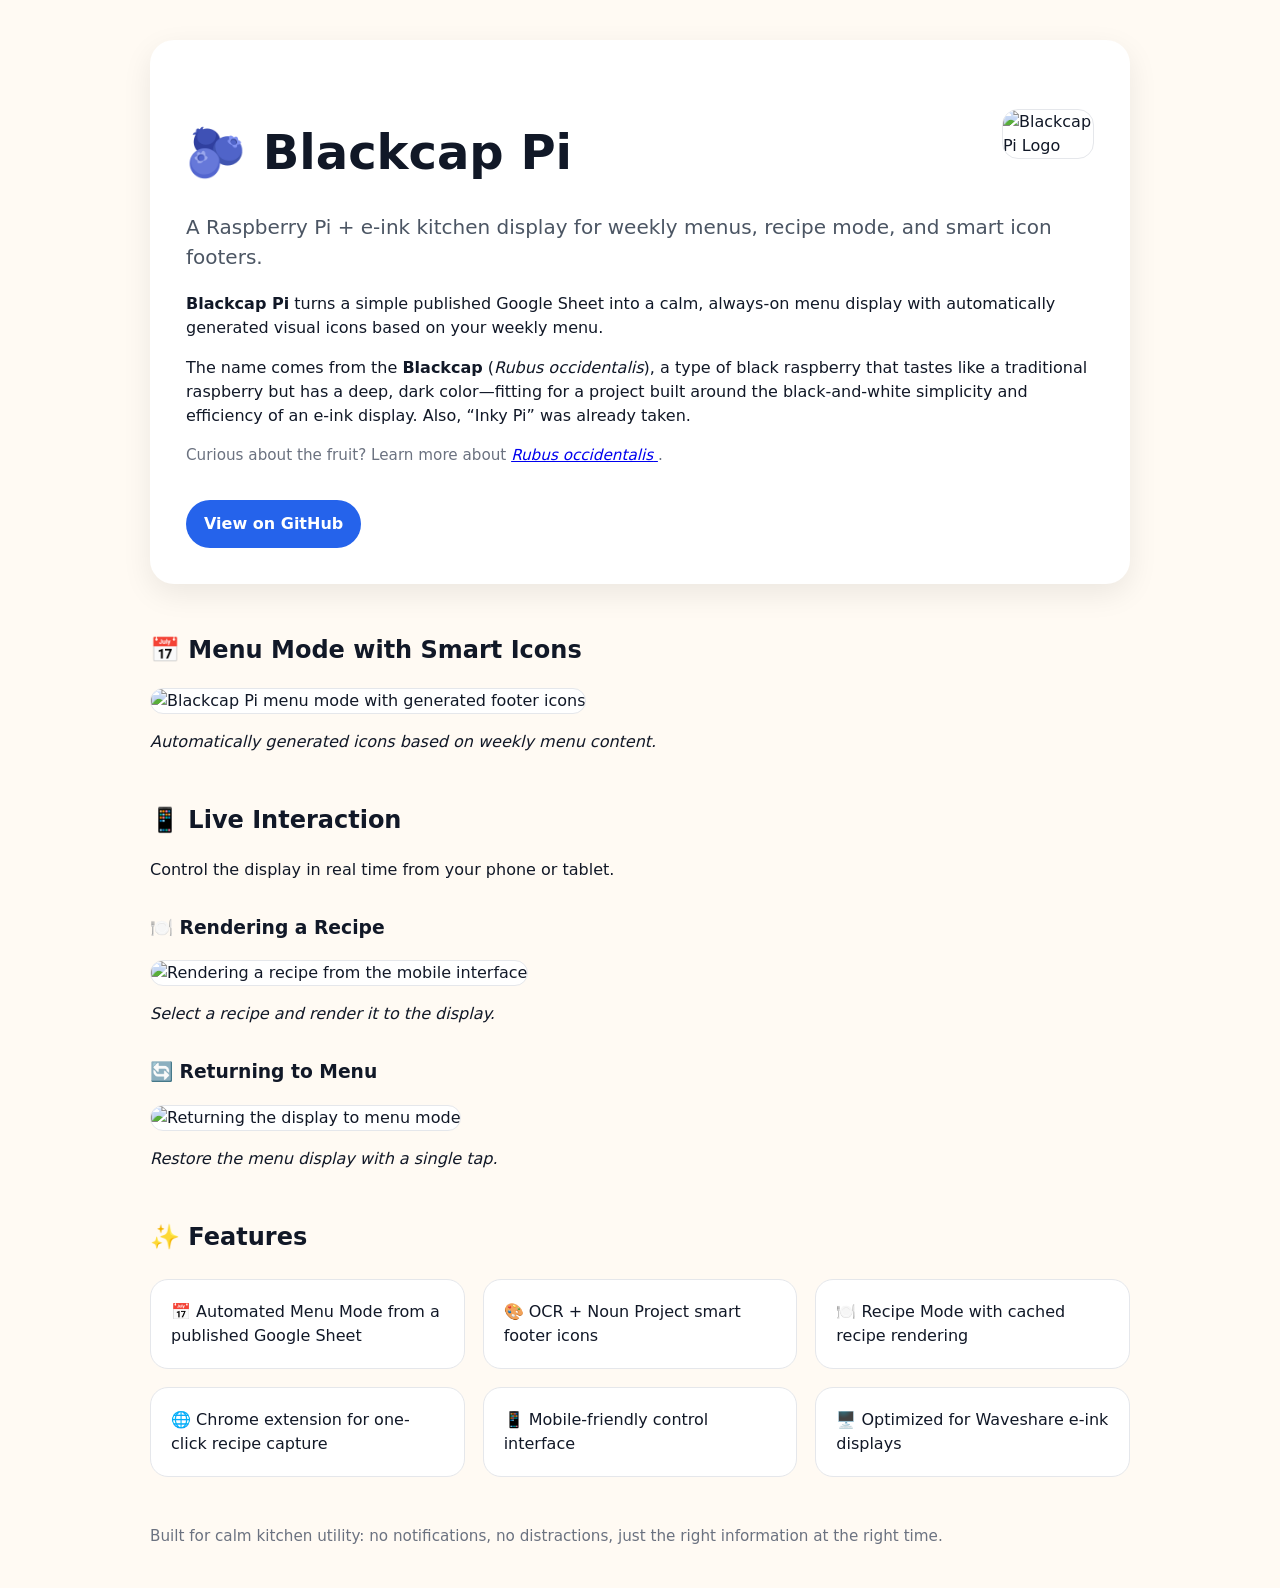
==== index.html @ d168327e "Sync latest Blackcap Pi updates" ====
<!doctype html>

<html lang="en">
<head>
  <meta charset="utf-8">
  <meta name="viewport" content="width=device-width, initial-scale=1">
  <title>Blackcap Pi</title>

  <link rel="icon" href="https://raw.githubusercontent.com/rbolinger/Blackcap-Pi-Assets/main/images/blackcap_pi_logo.ico" type="image/x-icon">

  <style>
    body {
      font-family: system-ui, -apple-system, BlinkMacSystemFont, "Segoe UI", sans-serif;
      max-width: 980px;
      margin: 0 auto;
      padding: 40px 20px;
      line-height: 1.5;
      color: #111827;
      background: #fffaf3;
    }

    h1 {
      font-size: 3rem;
      margin-bottom: 0.25rem;
    }

    h2 {
      margin-top: 3rem;
    }

    h3 {
      margin-top: 2rem;
    }

    .hero {
      padding: 36px;
      border-radius: 24px;
      background: #ffffff;
      box-shadow: 0 10px 30px rgba(0,0,0,0.08);
    }

    .tagline {
      font-size: 1.25rem;
      color: #4b5563;
    }

    img {
      max-width: 100%;
      border-radius: 16px;
      border: 1px solid #e5e7eb;
      background: white;
    }

    .grid {
      display: grid;
      grid-template-columns: repeat(auto-fit, minmax(260px, 1fr));
      gap: 18px;
      margin-top: 24px;
    }

    .card {
      padding: 20px;
      border-radius: 18px;
      background: #ffffff;
      border: 1px solid #e5e7eb;
    }

    a.button {
      display: inline-block;
      margin-top: 18px;
      padding: 12px 18px;
      border-radius: 999px;
      background: #2563eb;
      color: white;
      text-decoration: none;
      font-weight: 700;
    }

    footer {
      margin-top: 48px;
      color: #6b7280;
      font-size: 0.95rem;
    }
  </style>

</head>

<body>
  <section class="hero">
    <div class="hero-header">
      <h1>🫐 Blackcap Pi</h1>
      <img
        src="https://raw.githubusercontent.com/rbolinger/Blackcap-Pi-Assets/main/images/blackcap_pi_color.png"
        alt="Blackcap Pi Logo"
        class="hero-logo">
    </div>

<p class="tagline">
  A Raspberry Pi + e-ink kitchen display for weekly menus, recipe mode, and smart icon footers.
</p>

<p>
  <strong>Blackcap Pi</strong> turns a simple published Google Sheet into a calm, always-on menu display with
  automatically generated visual icons based on your weekly menu.
</p>

<p>
  The name comes from the <strong>Blackcap</strong> (<em>Rubus occidentalis</em>), a type of black raspberry that
  tastes like a traditional raspberry but has a deep, dark color—fitting for a project built around the
  black-and-white simplicity and efficiency of an e-ink display. Also, “Inky Pi” was already taken.
</p>

<p style="font-size: 0.95rem; color: #6b7280;">
  Curious about the fruit? Learn more about
  <a href="https://en.wikipedia.org/wiki/Rubus_occidentalis" target="_blank" rel="noopener noreferrer">
    <em>Rubus occidentalis</em>
  </a>.
</p>

<a class="button" href="https://github.com/rbolinger/Blackcap-Pi">View on GitHub</a>

  </section>

  <style>
    .hero-header {
      display: flex;
      justify-content: space-between;
      align-items: center;
      gap: 20px;
    }

    .hero-logo {
      width: 90px;
      height: auto;
    }
  </style>

  <h2>📅 Menu Mode with Smart Icons</h2>
  <img
    src="https://raw.githubusercontent.com/rbolinger/Blackcap-Pi-Assets/main/images/menu-with-icons.png"
    alt="Blackcap Pi menu mode with generated footer icons">
  <p><em>Automatically generated icons based on weekly menu content.</em></p>

  <h2>📱 Live Interaction</h2>
  <p>Control the display in real time from your phone or tablet.</p>

  <h3>🍽️ Rendering a Recipe</h3>
  <img
    src="https://raw.githubusercontent.com/rbolinger/Blackcap-Pi-Assets/main/images/recipe-render.gif"
    alt="Rendering a recipe from the mobile interface">
  <p><em>Select a recipe and render it to the display.</em></p>

  <h3>🔄 Returning to Menu</h3>
  <img
    src="https://raw.githubusercontent.com/rbolinger/Blackcap-Pi-Assets/main/images/back-to-menu.gif"
    alt="Returning the display to menu mode">
  <p><em>Restore the menu display with a single tap.</em></p>

  <h2>✨ Features</h2>
  <div class="grid">
    <div class="card">📅 Automated Menu Mode from a published Google Sheet</div>
    <div class="card">🎨 OCR + Noun Project smart footer icons</div>
    <div class="card">🍽️ Recipe Mode with cached recipe rendering</div>
    <div class="card">🌐 Chrome extension for one-click recipe capture</div>
    <div class="card">📱 Mobile-friendly control interface</div>
    <div class="card">🖥️ Optimized for Waveshare e-ink displays</div>
  </div>

  <footer>
    Built for calm kitchen utility: no notifications, no distractions, just the right information at the right time.
  </footer>
</body>
</html>
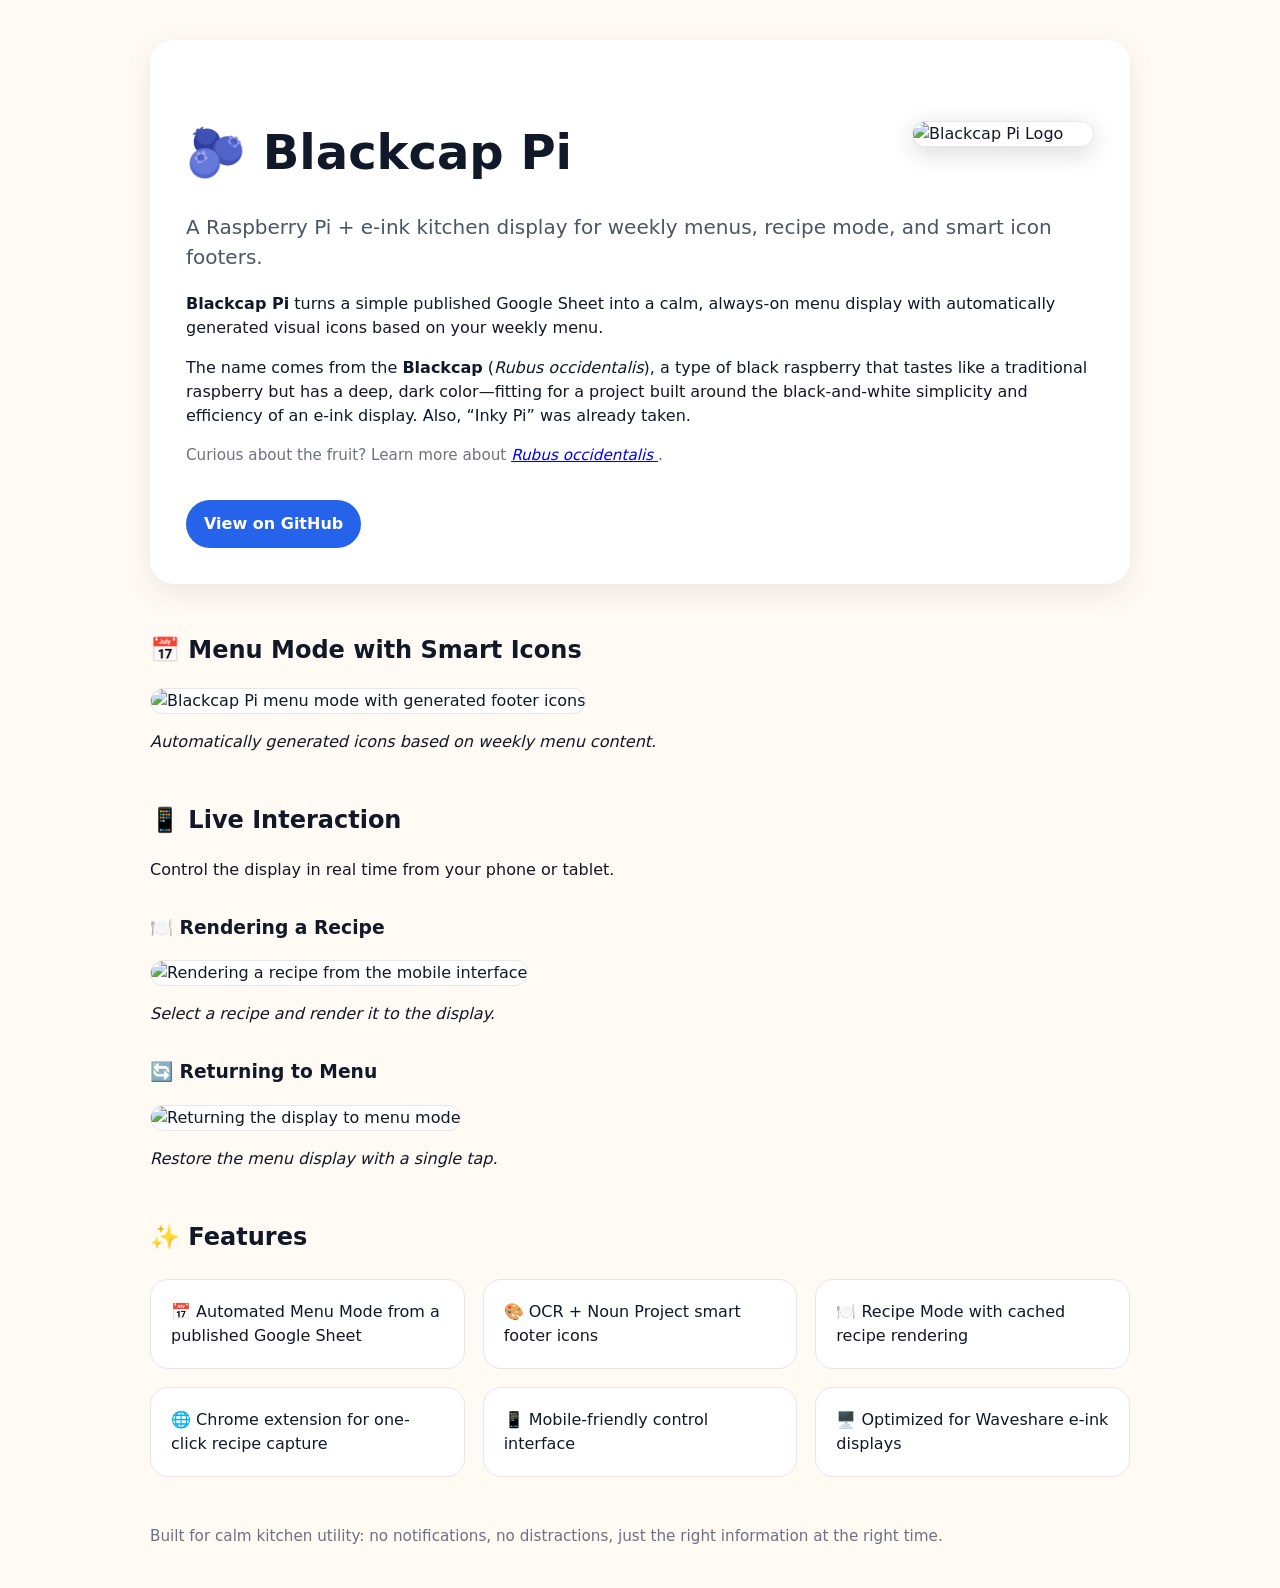
==== commit 9dd6b43b: "Sync latest Blackcap Pi updates" ====
--- a/index.html
+++ b/index.html
@@ -95,29 +95,29 @@
         class="hero-logo">
     </div>
 
-<p class="tagline">
-  A Raspberry Pi + e-ink kitchen display for weekly menus, recipe mode, and smart icon footers.
-</p>
+    <p class="tagline">
+      A Raspberry Pi + e-ink kitchen display for weekly menus, recipe mode, and smart icon footers.
+    </p>
 
-<p>
-  <strong>Blackcap Pi</strong> turns a simple published Google Sheet into a calm, always-on menu display with
-  automatically generated visual icons based on your weekly menu.
-</p>
+    <p>
+      <strong>Blackcap Pi</strong> turns a simple published Google Sheet into a calm, always-on menu display with
+      automatically generated visual icons based on your weekly menu.
+    </p>
 
-<p>
-  The name comes from the <strong>Blackcap</strong> (<em>Rubus occidentalis</em>), a type of black raspberry that
-  tastes like a traditional raspberry but has a deep, dark color—fitting for a project built around the
-  black-and-white simplicity and efficiency of an e-ink display. Also, “Inky Pi” was already taken.
-</p>
+    <p>
+      The name comes from the <strong>Blackcap</strong> (<em>Rubus occidentalis</em>), a type of black raspberry that
+      tastes like a traditional raspberry but has a deep, dark color—fitting for a project built around the
+      black-and-white simplicity and efficiency of an e-ink display. Also, “Inky Pi” was already taken.
+    </p>
 
-<p style="font-size: 0.95rem; color: #6b7280;">
-  Curious about the fruit? Learn more about
-  <a href="https://en.wikipedia.org/wiki/Rubus_occidentalis" target="_blank" rel="noopener noreferrer">
-    <em>Rubus occidentalis</em>
-  </a>.
-</p>
+    <p style="font-size: 0.95rem; color: #6b7280;">
+      Curious about the fruit? Learn more about
+      <a href="https://en.wikipedia.org/wiki/Rubus_occidentalis" target="_blank" rel="noopener noreferrer">
+        <em>Rubus occidentalis</em>
+      </a>.
+    </p>
 
-<a class="button" href="https://github.com/rbolinger/Blackcap-Pi">View on GitHub</a>
+    <a class="button" href="https://github.com/rbolinger/Blackcap-Pi">View on GitHub</a>
 
   </section>
 
@@ -130,8 +130,10 @@
     }
 
     .hero-logo {
-      width: 90px;
+      width: 180px;
       height: auto;
+      margin-left: 20px;
+      filter: drop-shadow(0 6px 12px rgba(0, 0, 0, 0.15));
     }
   </style>
 
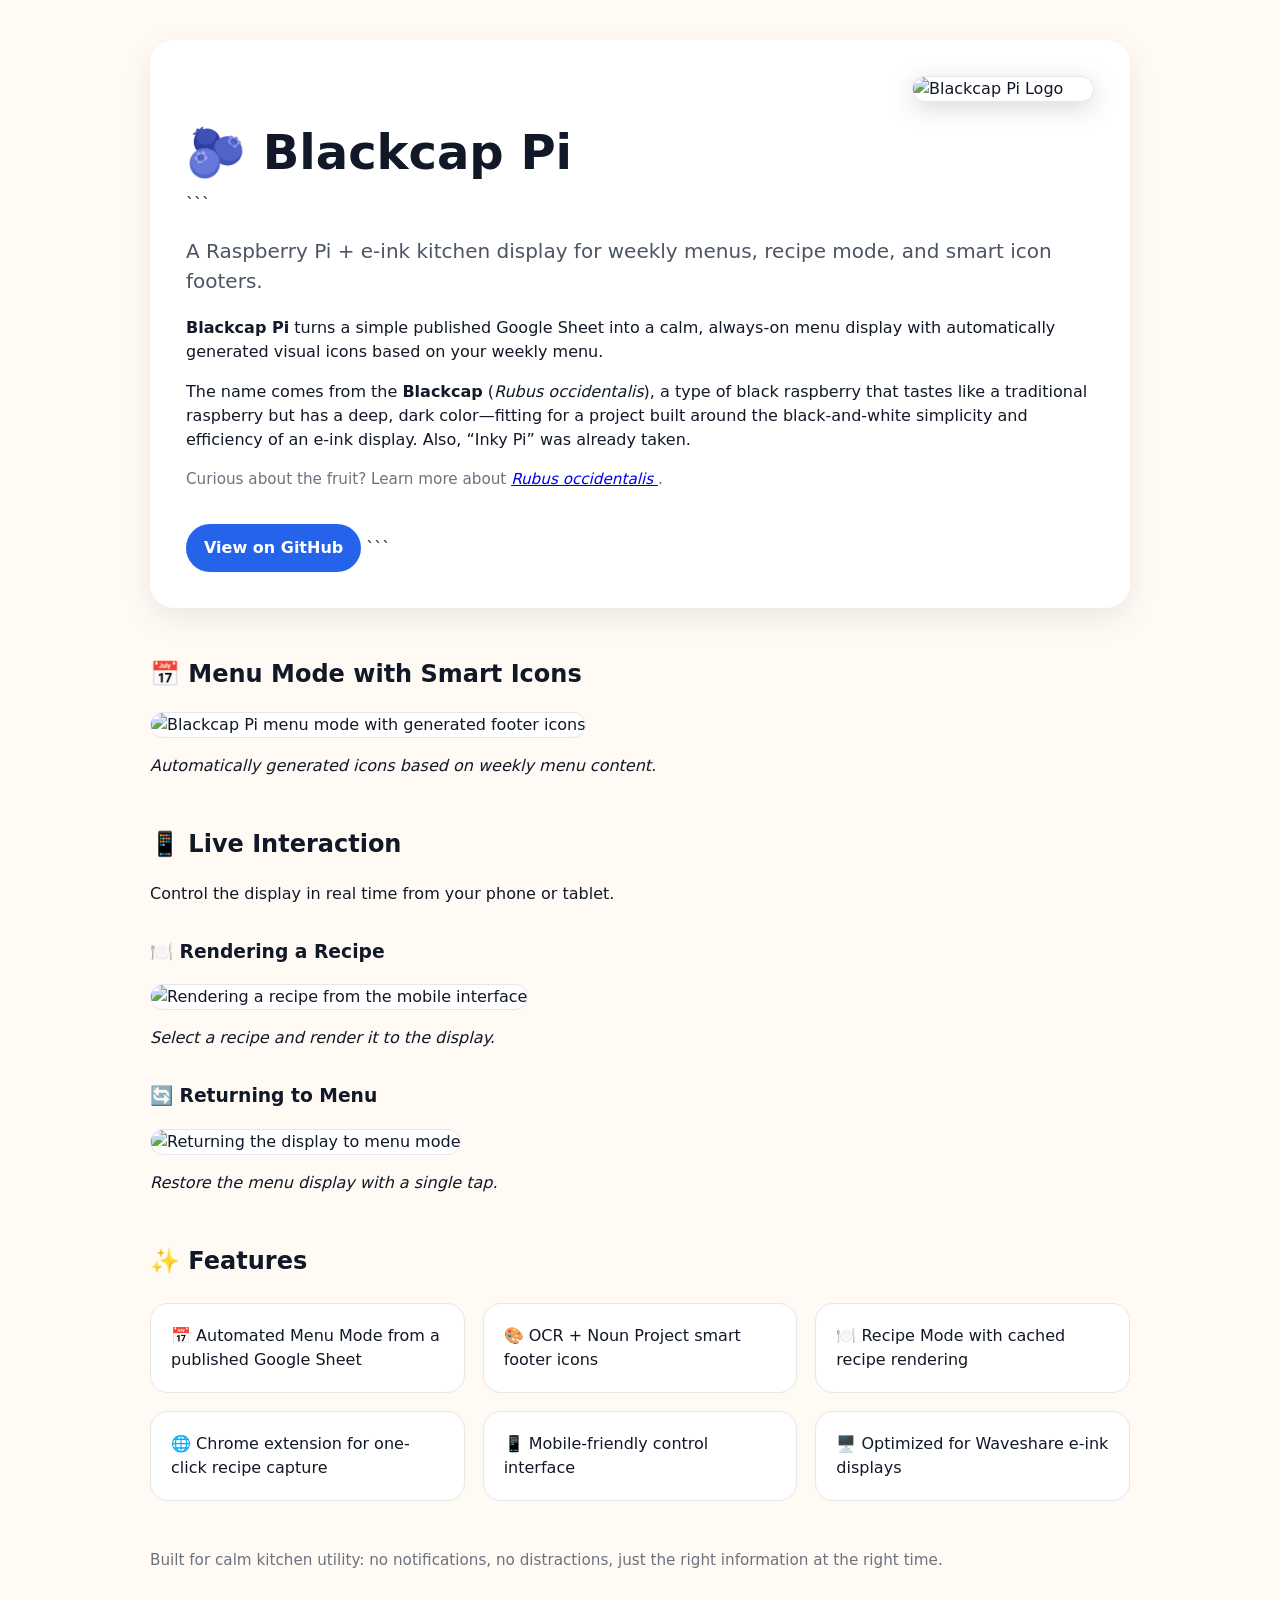
==== commit c6da9139: "Sync latest Blackcap Pi updates" ====
--- a/index.html
+++ b/index.html
@@ -81,6 +81,59 @@
       color: #6b7280;
       font-size: 0.95rem;
     }
+
+    .hero-header {
+      display: flex;
+      justify-content: space-between;
+      align-items: flex-start;
+      gap: 24px;
+    }
+
+    .hero-logo {
+      width: 180px;
+      height: auto;
+      flex-shrink: 0;
+      margin-left: 20px;
+      filter: drop-shadow(0 6px 12px rgba(0, 0, 0, 0.15));
+    }
+
+    @media (max-width: 640px) {
+      body {
+        padding: 24px 12px;
+      }
+
+      .hero {
+        padding: 28px 24px;
+      }
+
+      .hero-header {
+        align-items: flex-start;
+        gap: 12px;
+      }
+
+      .hero-header h1 {
+        font-size: 2.6rem;
+        line-height: 1.15;
+        max-width: 65%;
+      }
+
+      .hero-logo {
+        width: 120px;
+        margin-left: 0;
+        margin-right: -6px;
+      }
+    }
+
+    @media (max-width: 420px) {
+      .hero-header h1 {
+        font-size: 2.35rem;
+        max-width: 60%;
+      }
+
+      .hero-logo {
+        width: 105px;
+      }
+    }
   </style>
 
 </head>
@@ -95,47 +148,33 @@
         class="hero-logo">
     </div>
 
-    <p class="tagline">
-      A Raspberry Pi + e-ink kitchen display for weekly menus, recipe mode, and smart icon footers.
-    </p>
-
-    <p>
-      <strong>Blackcap Pi</strong> turns a simple published Google Sheet into a calm, always-on menu display with
-      automatically generated visual icons based on your weekly menu.
-    </p>
-
-    <p>
-      The name comes from the <strong>Blackcap</strong> (<em>Rubus occidentalis</em>), a type of black raspberry that
-      tastes like a traditional raspberry but has a deep, dark color—fitting for a project built around the
-      black-and-white simplicity and efficiency of an e-ink display. Also, “Inky Pi” was already taken.
-    </p>
-
-    <p style="font-size: 0.95rem; color: #6b7280;">
-      Curious about the fruit? Learn more about
-      <a href="https://en.wikipedia.org/wiki/Rubus_occidentalis" target="_blank" rel="noopener noreferrer">
-        <em>Rubus occidentalis</em>
-      </a>.
-    </p>
-
-    <a class="button" href="https://github.com/rbolinger/Blackcap-Pi">View on GitHub</a>
+```
+<p class="tagline">
+  A Raspberry Pi + e-ink kitchen display for weekly menus, recipe mode, and smart icon footers.
+</p>
+
+<p>
+  <strong>Blackcap Pi</strong> turns a simple published Google Sheet into a calm, always-on menu display with
+  automatically generated visual icons based on your weekly menu.
+</p>
+
+<p>
+  The name comes from the <strong>Blackcap</strong> (<em>Rubus occidentalis</em>), a type of black raspberry that
+  tastes like a traditional raspberry but has a deep, dark color—fitting for a project built around the
+  black-and-white simplicity and efficiency of an e-ink display. Also, “Inky Pi” was already taken.
+</p>
+
+<p style="font-size: 0.95rem; color: #6b7280;">
+  Curious about the fruit? Learn more about
+  <a href="https://en.wikipedia.org/wiki/Rubus_occidentalis" target="_blank" rel="noopener noreferrer">
+    <em>Rubus occidentalis</em>
+  </a>.
+</p>
+
+<a class="button" href="https://github.com/rbolinger/Blackcap-Pi">View on GitHub</a>
+```
 
   </section>
-
-  <style>
-    .hero-header {
-      display: flex;
-      justify-content: space-between;
-      align-items: center;
-      gap: 20px;
-    }
-
-    .hero-logo {
-      width: 180px;
-      height: auto;
-      margin-left: 20px;
-      filter: drop-shadow(0 6px 12px rgba(0, 0, 0, 0.15));
-    }
-  </style>
 
   <h2>📅 Menu Mode with Smart Icons</h2>
   <img
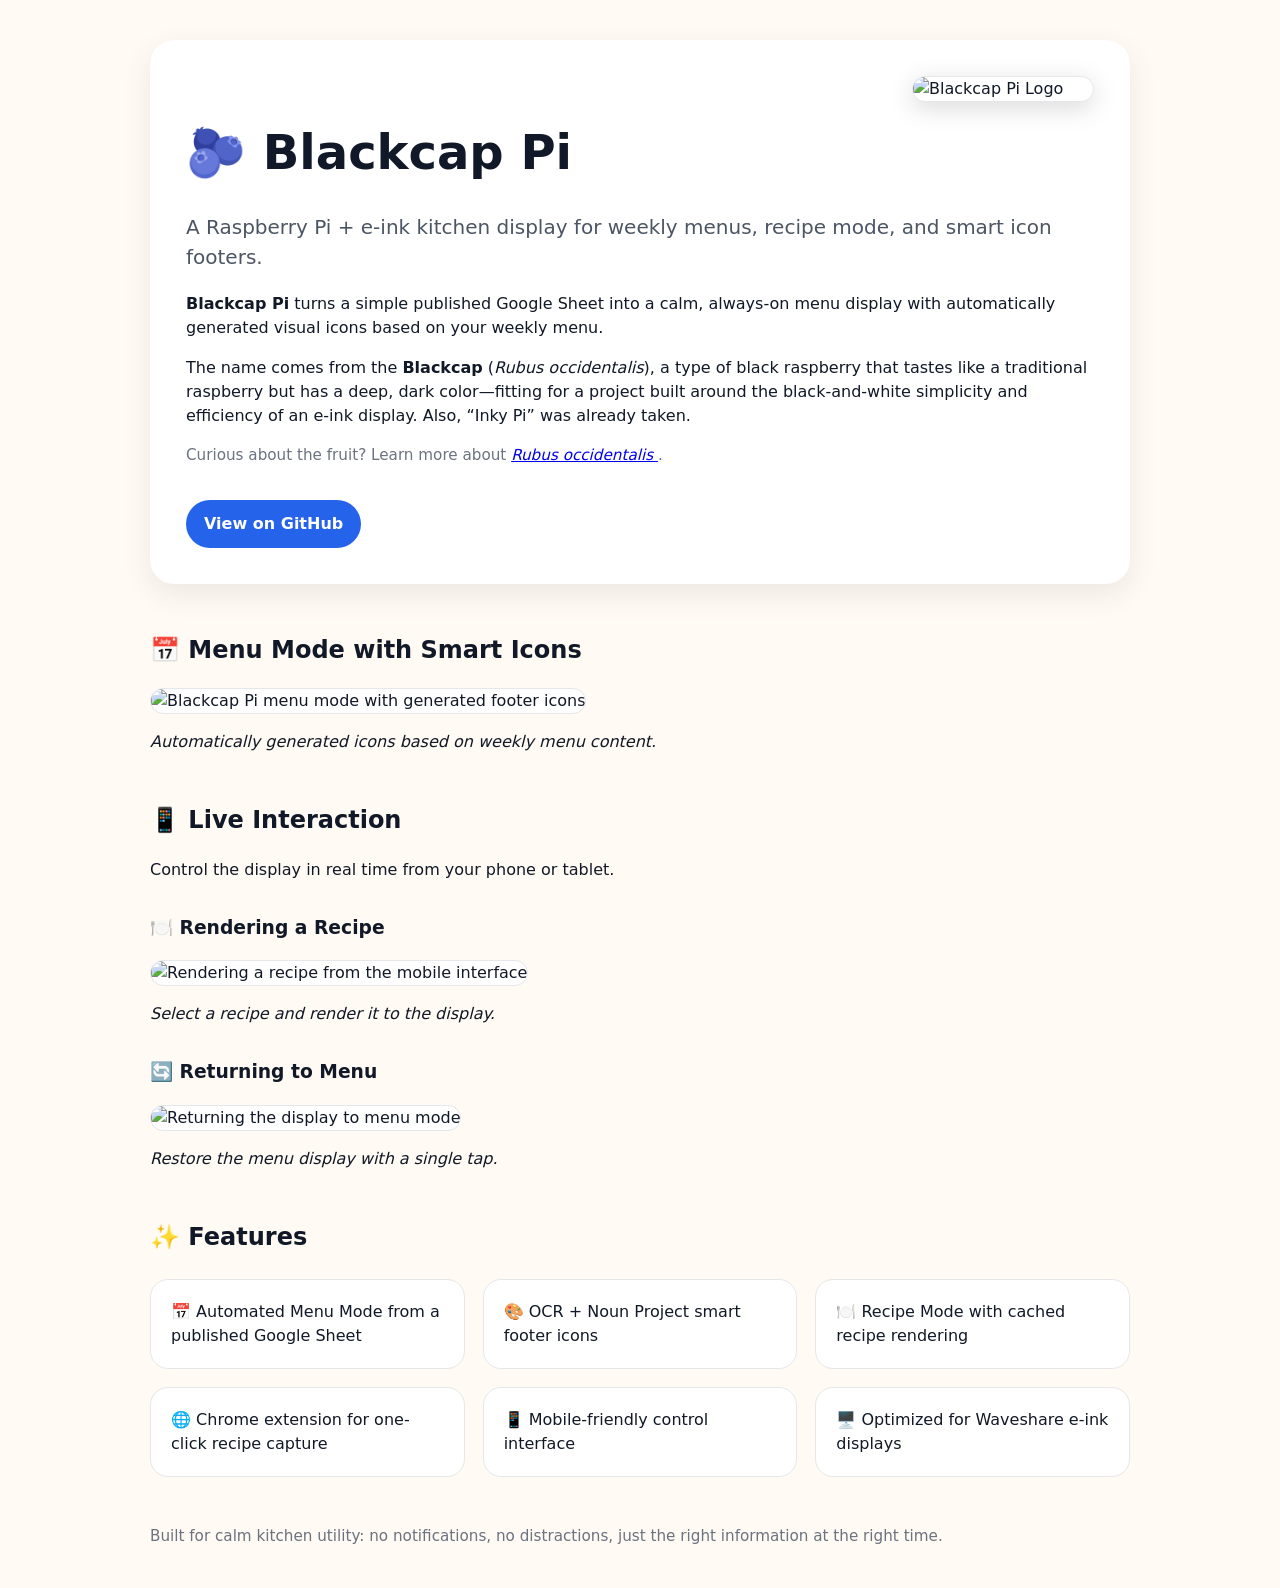
==== commit 827f300f: "Sync latest Blackcap Pi updates" ====
--- a/index.html
+++ b/index.html
@@ -148,31 +148,29 @@
         class="hero-logo">
     </div>
 
-```
-<p class="tagline">
-  A Raspberry Pi + e-ink kitchen display for weekly menus, recipe mode, and smart icon footers.
-</p>
-
-<p>
-  <strong>Blackcap Pi</strong> turns a simple published Google Sheet into a calm, always-on menu display with
-  automatically generated visual icons based on your weekly menu.
-</p>
-
-<p>
-  The name comes from the <strong>Blackcap</strong> (<em>Rubus occidentalis</em>), a type of black raspberry that
-  tastes like a traditional raspberry but has a deep, dark color—fitting for a project built around the
-  black-and-white simplicity and efficiency of an e-ink display. Also, “Inky Pi” was already taken.
-</p>
-
-<p style="font-size: 0.95rem; color: #6b7280;">
-  Curious about the fruit? Learn more about
-  <a href="https://en.wikipedia.org/wiki/Rubus_occidentalis" target="_blank" rel="noopener noreferrer">
-    <em>Rubus occidentalis</em>
-  </a>.
-</p>
-
-<a class="button" href="https://github.com/rbolinger/Blackcap-Pi">View on GitHub</a>
-```
+    <p class="tagline">
+      A Raspberry Pi + e-ink kitchen display for weekly menus, recipe mode, and smart icon footers.
+    </p>
+
+    <p>
+      <strong>Blackcap Pi</strong> turns a simple published Google Sheet into a calm, always-on menu display with
+      automatically generated visual icons based on your weekly menu.
+    </p>
+
+    <p>
+      The name comes from the <strong>Blackcap</strong> (<em>Rubus occidentalis</em>), a type of black raspberry that
+      tastes like a traditional raspberry but has a deep, dark color—fitting for a project built around the
+      black-and-white simplicity and efficiency of an e-ink display. Also, “Inky Pi” was already taken.
+    </p>
+
+    <p style="font-size: 0.95rem; color: #6b7280;">
+      Curious about the fruit? Learn more about
+      <a href="https://en.wikipedia.org/wiki/Rubus_occidentalis" target="_blank" rel="noopener noreferrer">
+        <em>Rubus occidentalis</em>
+      </a>.
+    </p>
+
+    <a class="button" href="https://github.com/rbolinger/Blackcap-Pi">View on GitHub</a>
 
   </section>
 
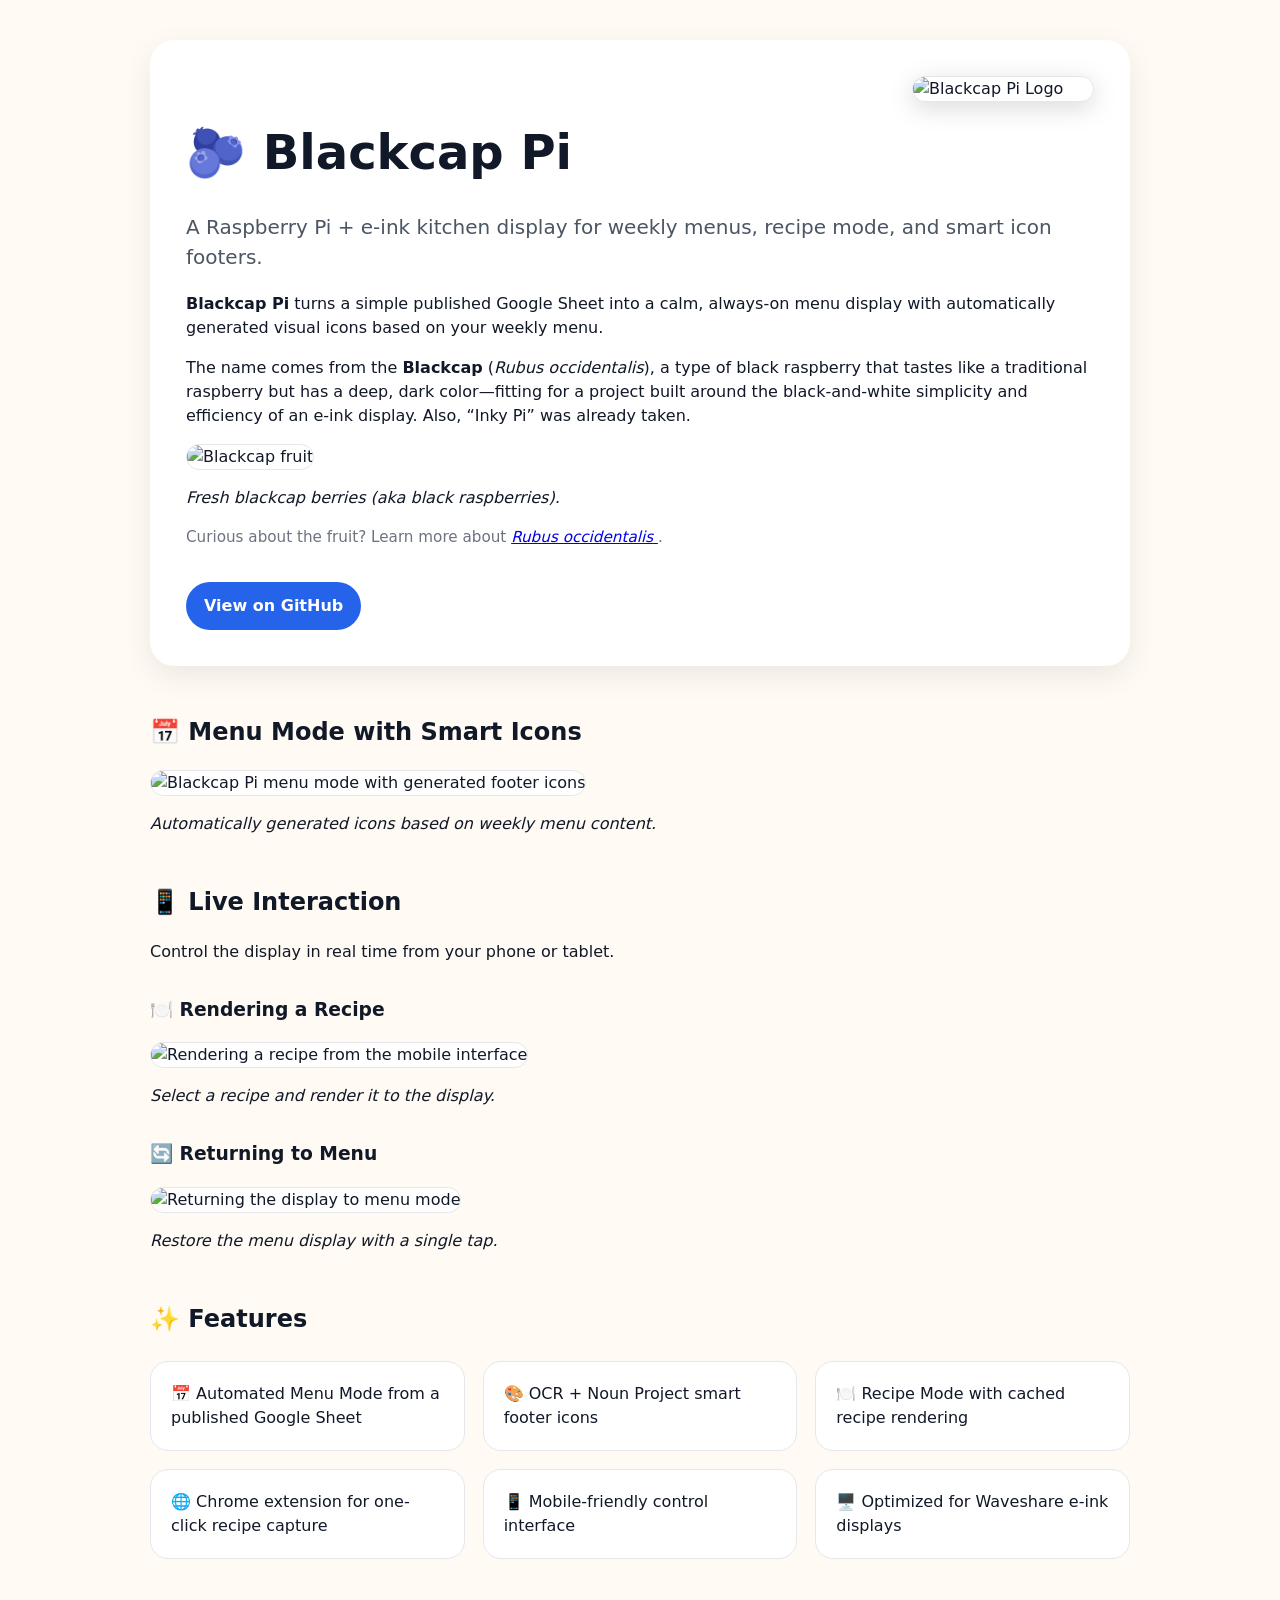
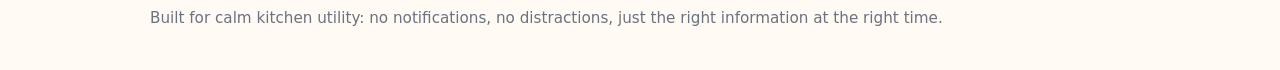
==== commit 482a0d0a: "Sync latest Blackcap Pi updates" ====
--- a/index.html
+++ b/index.html
@@ -163,6 +163,13 @@
       black-and-white simplicity and efficiency of an e-ink display. Also, “Inky Pi” was already taken.
     </p>
 
+    <!-- NEW IMAGE INSERT -->
+    <img
+      src="https://raw.githubusercontent.com/rbolinger/Blackcap-Pi-Assets/main/images/blackcap.png"
+      alt="Blackcap fruit"
+      class="fruit-image">
+    <p class="fruit-caption"><em>Fresh blackcap berries (aka black raspberries).</em></p>
+
     <p style="font-size: 0.95rem; color: #6b7280;">
       Curious about the fruit? Learn more about
       <a href="https://en.wikipedia.org/wiki/Rubus_occidentalis" target="_blank" rel="noopener noreferrer">
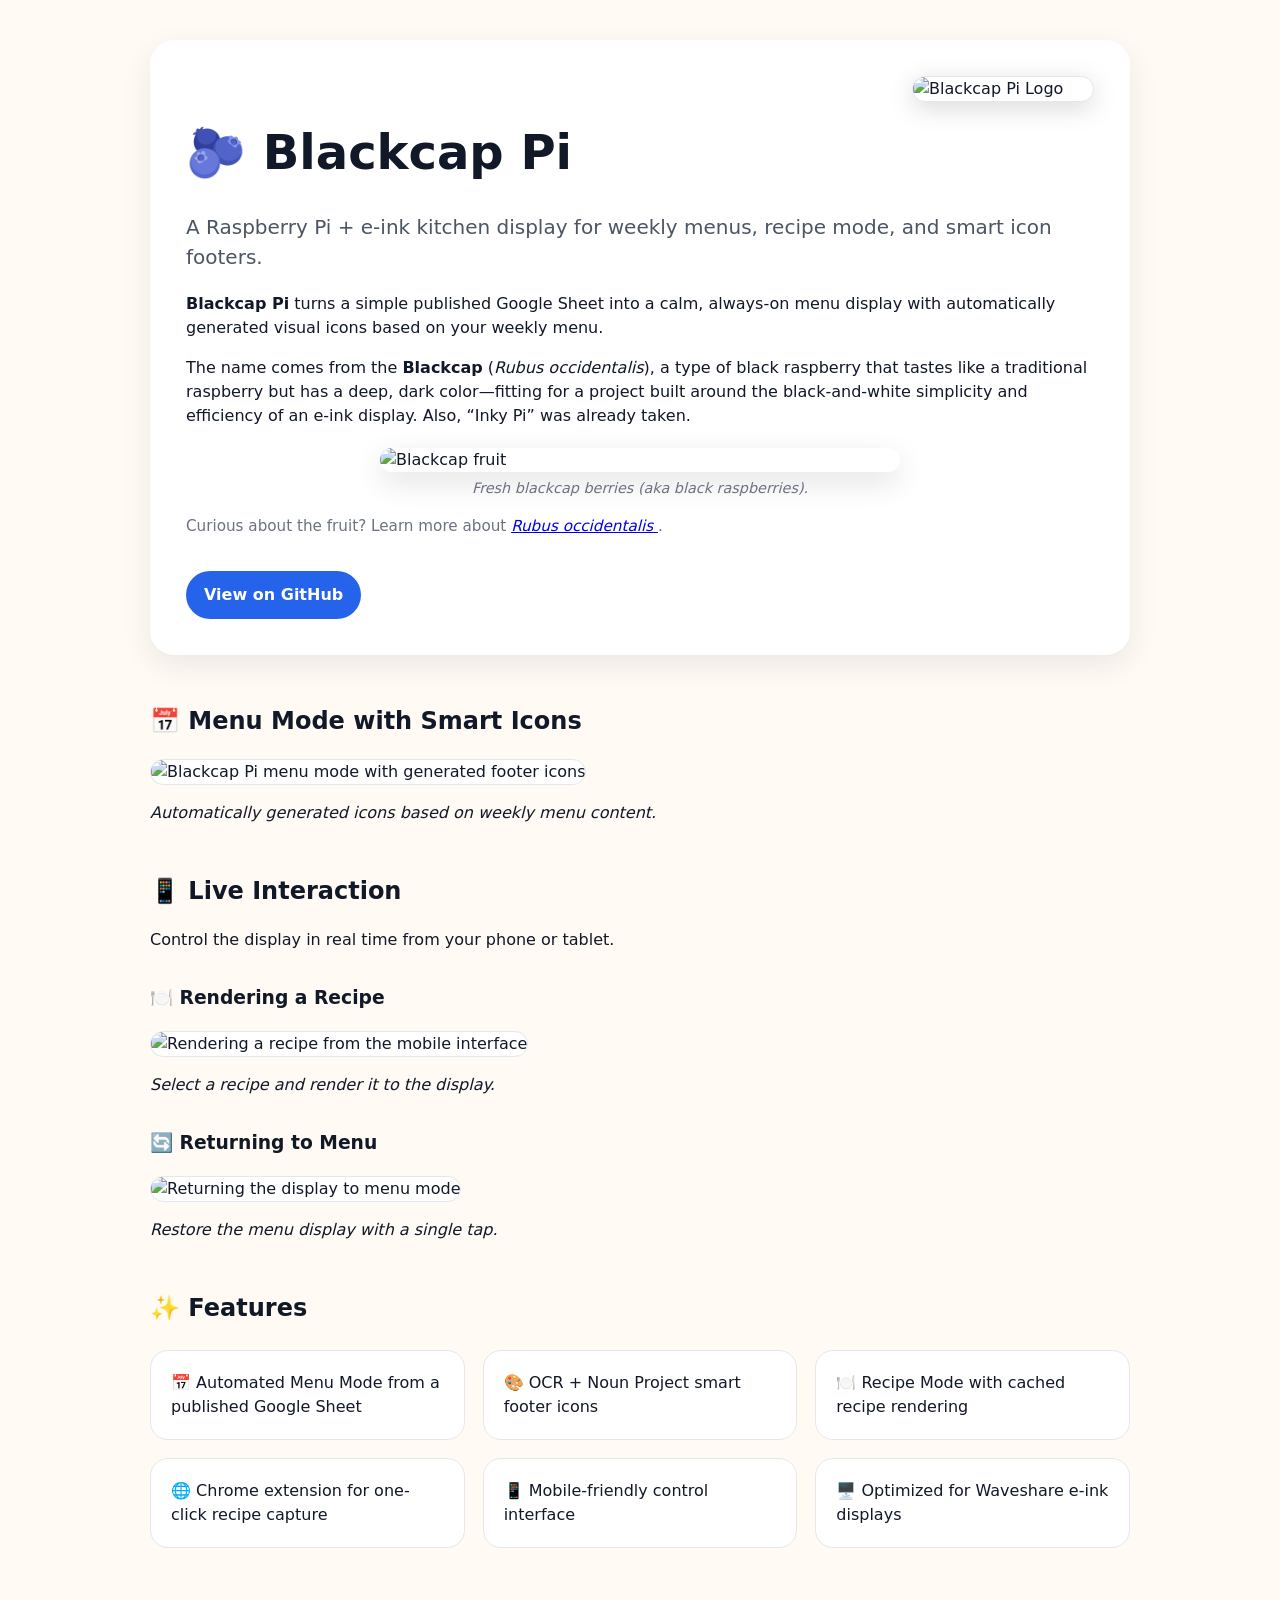
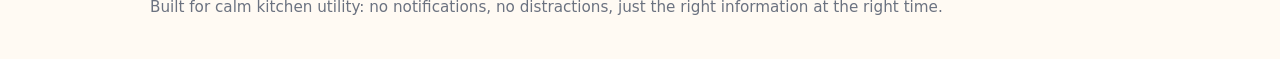
==== commit fec90edc: "Sync latest Blackcap Pi updates" ====
--- a/index.html
+++ b/index.html
@@ -51,6 +51,24 @@
       background: white;
     }
 
+    /* Fruit image (no border to remove the line) */
+    .fruit-image {
+      display: block;
+      width: 100%;
+      max-width: 520px;
+      margin: 20px auto 6px auto;
+      box-shadow: 0 10px 30px rgba(0,0,0,0.12);
+      border: none;
+    }
+
+    .fruit-caption {
+      text-align: center;
+      font-size: 0.9rem;
+      color: #6b7280;
+      margin-top: 0;
+      margin-bottom: 10px;
+    }
+
     .grid {
       display: grid;
       grid-template-columns: repeat(auto-fit, minmax(260px, 1fr));
@@ -122,6 +140,11 @@
         margin-left: 0;
         margin-right: -6px;
       }
+
+      .fruit-image {
+        max-width: 100%;
+        margin: 16px auto 6px auto;
+      }
     }
 
     @media (max-width: 420px) {
@@ -163,7 +186,7 @@
       black-and-white simplicity and efficiency of an e-ink display. Also, “Inky Pi” was already taken.
     </p>
 
-    <!-- NEW IMAGE INSERT -->
+    <!-- Blackcap image -->
     <img
       src="https://raw.githubusercontent.com/rbolinger/Blackcap-Pi-Assets/main/images/blackcap.png"
       alt="Blackcap fruit"
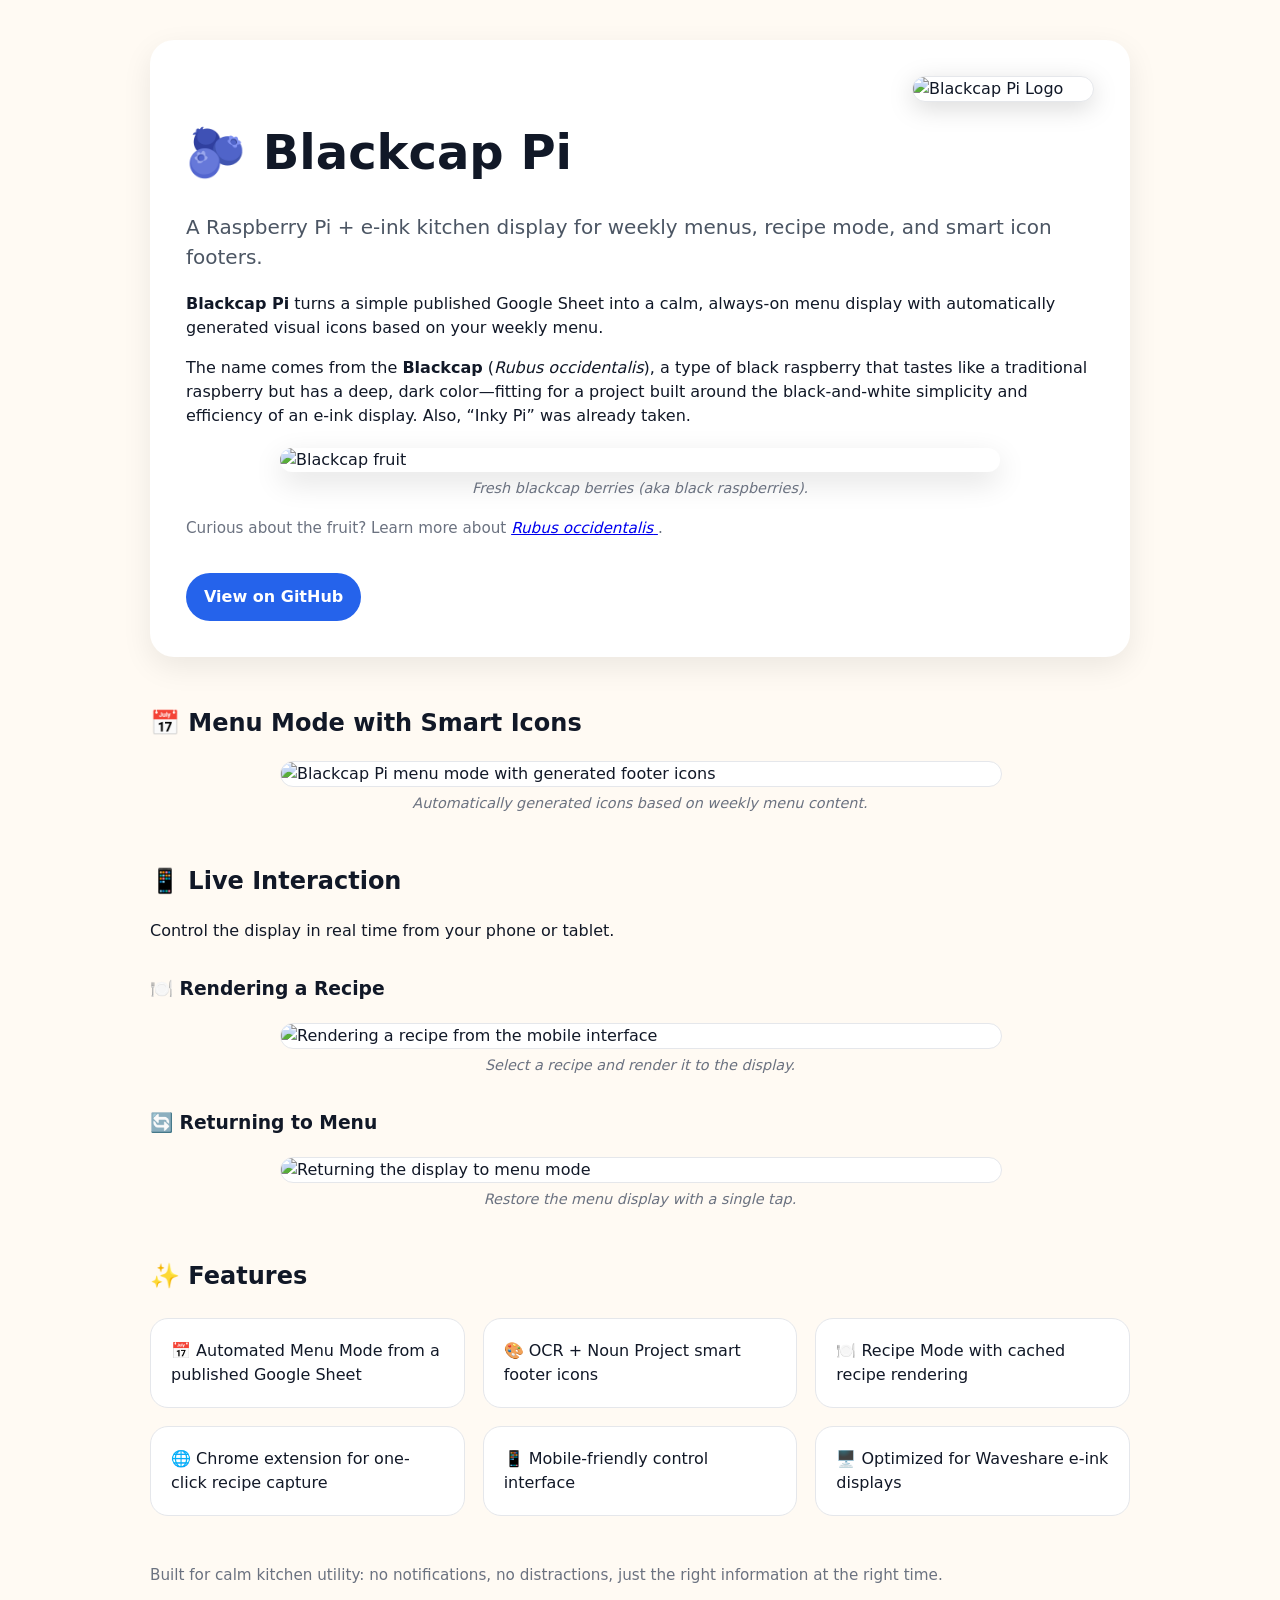
==== commit f218fc61: "Sync latest Blackcap Pi updates" ====
--- a/index.html
+++ b/index.html
@@ -19,18 +19,9 @@
       background: #fffaf3;
     }
 
-    h1 {
-      font-size: 3rem;
-      margin-bottom: 0.25rem;
-    }
-
-    h2 {
-      margin-top: 3rem;
-    }
-
-    h3 {
-      margin-top: 2rem;
-    }
+    h1 { font-size: 3rem; margin-bottom: 0.25rem; }
+    h2 { margin-top: 3rem; }
+    h3 { margin-top: 2rem; }
 
     .hero {
       padding: 36px;
@@ -49,24 +40,30 @@
       border-radius: 16px;
       border: 1px solid #e5e7eb;
       background: white;
-    }
-
-    /* Fruit image (no border to remove the line) */
-    .fruit-image {
       display: block;
+    }
+
+    /* MEDIA BLOCK (image + caption together) */
+    .media {
+      margin: 20px auto 18px auto;
+      max-width: 720px;
+    }
+
+    .media img {
       width: 100%;
-      max-width: 520px;
-      margin: 20px auto 6px auto;
+      border-radius: 16px;
+    }
+
+    .media.no-border img {
+      border: none;
       box-shadow: 0 10px 30px rgba(0,0,0,0.12);
-      border: none;
-    }
-
-    .fruit-caption {
+    }
+
+    .media-caption {
       text-align: center;
       font-size: 0.9rem;
       color: #6b7280;
-      margin-top: 0;
-      margin-bottom: 10px;
+      margin-top: 6px;
     }
 
     .grid {
@@ -116,18 +113,10 @@
     }
 
     @media (max-width: 640px) {
-      body {
-        padding: 24px 12px;
-      }
-
-      .hero {
-        padding: 28px 24px;
-      }
-
-      .hero-header {
-        align-items: flex-start;
-        gap: 12px;
-      }
+      body { padding: 24px 12px; }
+      .hero { padding: 28px 24px; }
+
+      .hero-header { gap: 12px; }
 
       .hero-header h1 {
         font-size: 2.6rem;
@@ -141,9 +130,8 @@
         margin-right: -6px;
       }
 
-      .fruit-image {
-        max-width: 100%;
-        margin: 16px auto 6px auto;
+      .media {
+        margin: 16px auto 14px auto;
       }
     }
 
@@ -186,12 +174,13 @@
       black-and-white simplicity and efficiency of an e-ink display. Also, “Inky Pi” was already taken.
     </p>
 
-    <!-- Blackcap image -->
-    <img
-      src="https://raw.githubusercontent.com/rbolinger/Blackcap-Pi-Assets/main/images/blackcap.png"
-      alt="Blackcap fruit"
-      class="fruit-image">
-    <p class="fruit-caption"><em>Fresh blackcap berries (aka black raspberries).</em></p>
+    <!-- Fruit -->
+    <div class="media no-border">
+      <img
+        src="https://raw.githubusercontent.com/rbolinger/Blackcap-Pi-Assets/main/images/blackcap.png"
+        alt="Blackcap fruit">
+      <div class="media-caption"><em>Fresh blackcap berries (aka black raspberries).</em></div>
+    </div>
 
     <p style="font-size: 0.95rem; color: #6b7280;">
       Curious about the fruit? Learn more about
@@ -201,29 +190,37 @@
     </p>
 
     <a class="button" href="https://github.com/rbolinger/Blackcap-Pi">View on GitHub</a>
-
   </section>
 
   <h2>📅 Menu Mode with Smart Icons</h2>
-  <img
-    src="https://raw.githubusercontent.com/rbolinger/Blackcap-Pi-Assets/main/images/menu-with-icons.png"
-    alt="Blackcap Pi menu mode with generated footer icons">
-  <p><em>Automatically generated icons based on weekly menu content.</em></p>
+
+  <div class="media">
+    <img
+      src="https://raw.githubusercontent.com/rbolinger/Blackcap-Pi-Assets/main/images/menu-with-icons.png"
+      alt="Blackcap Pi menu mode with generated footer icons">
+    <div class="media-caption"><em>Automatically generated icons based on weekly menu content.</em></div>
+  </div>
 
   <h2>📱 Live Interaction</h2>
   <p>Control the display in real time from your phone or tablet.</p>
 
   <h3>🍽️ Rendering a Recipe</h3>
-  <img
-    src="https://raw.githubusercontent.com/rbolinger/Blackcap-Pi-Assets/main/images/recipe-render.gif"
-    alt="Rendering a recipe from the mobile interface">
-  <p><em>Select a recipe and render it to the display.</em></p>
+
+  <div class="media">
+    <img
+      src="https://raw.githubusercontent.com/rbolinger/Blackcap-Pi-Assets/main/images/recipe-render.gif"
+      alt="Rendering a recipe from the mobile interface">
+    <div class="media-caption"><em>Select a recipe and render it to the display.</em></div>
+  </div>
 
   <h3>🔄 Returning to Menu</h3>
-  <img
-    src="https://raw.githubusercontent.com/rbolinger/Blackcap-Pi-Assets/main/images/back-to-menu.gif"
-    alt="Returning the display to menu mode">
-  <p><em>Restore the menu display with a single tap.</em></p>
+
+  <div class="media">
+    <img
+      src="https://raw.githubusercontent.com/rbolinger/Blackcap-Pi-Assets/main/images/back-to-menu.gif"
+      alt="Returning the display to menu mode">
+    <div class="media-caption"><em>Restore the menu display with a single tap.</em></div>
+  </div>
 
   <h2>✨ Features</h2>
   <div class="grid">
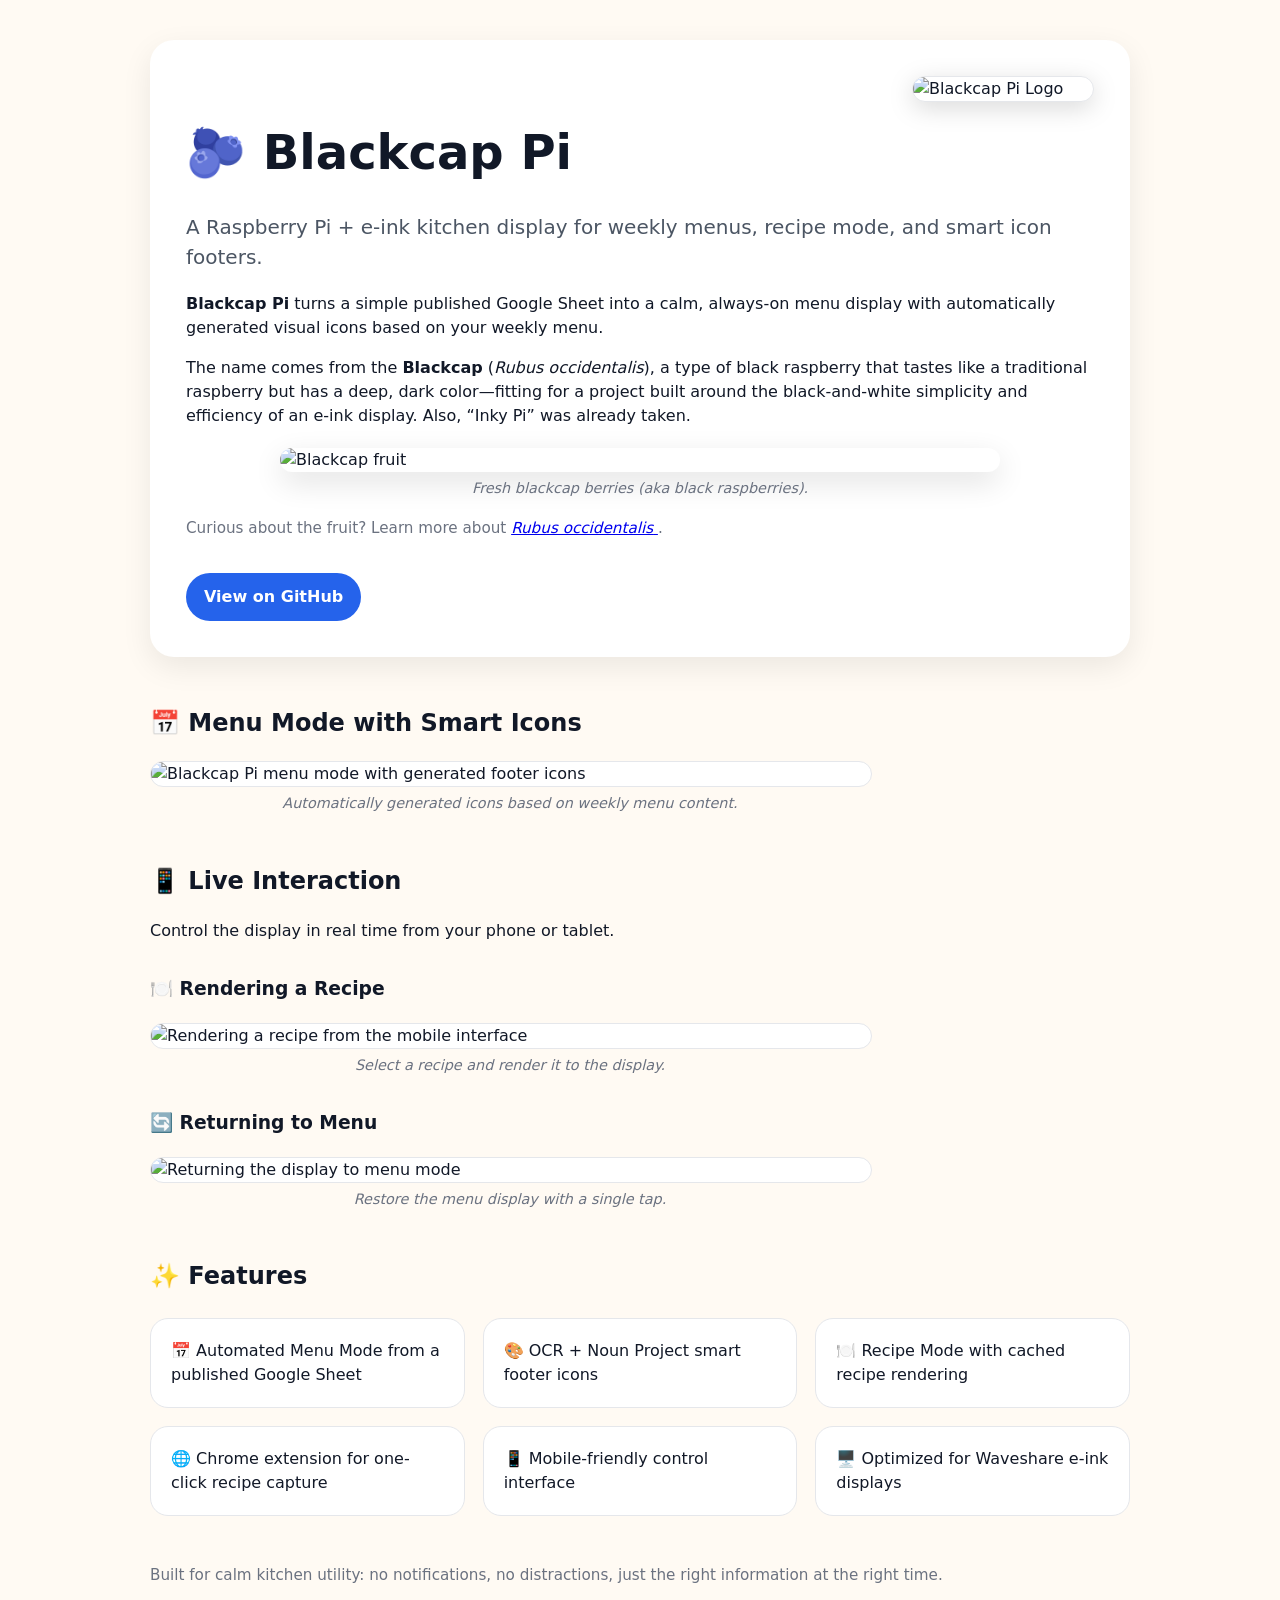
==== commit 4fabbf03: "Sync latest Blackcap Pi updates" ====
--- a/index.html
+++ b/index.html
@@ -43,15 +43,14 @@
       display: block;
     }
 
-    /* MEDIA BLOCK (image + caption together) */
+    /* MEDIA BLOCK */
     .media {
-      margin: 20px auto 18px auto;
+      margin: 20px 0 18px 0;
       max-width: 720px;
     }
 
     .media img {
       width: 100%;
-      border-radius: 16px;
     }
 
     .media.no-border img {
@@ -64,6 +63,12 @@
       font-size: 0.9rem;
       color: #6b7280;
       margin-top: 6px;
+    }
+
+    /* Centered version (for fruit image only) */
+    .media.center {
+      margin-left: auto;
+      margin-right: auto;
     }
 
     .grid {
@@ -131,7 +136,7 @@
       }
 
       .media {
-        margin: 16px auto 14px auto;
+        margin: 16px 0 14px 0;
       }
     }
 
@@ -174,8 +179,8 @@
       black-and-white simplicity and efficiency of an e-ink display. Also, “Inky Pi” was already taken.
     </p>
 
-    <!-- Fruit -->
-    <div class="media no-border">
+    <!-- Fruit (centered) -->
+    <div class="media no-border center">
       <img
         src="https://raw.githubusercontent.com/rbolinger/Blackcap-Pi-Assets/main/images/blackcap.png"
         alt="Blackcap fruit">
